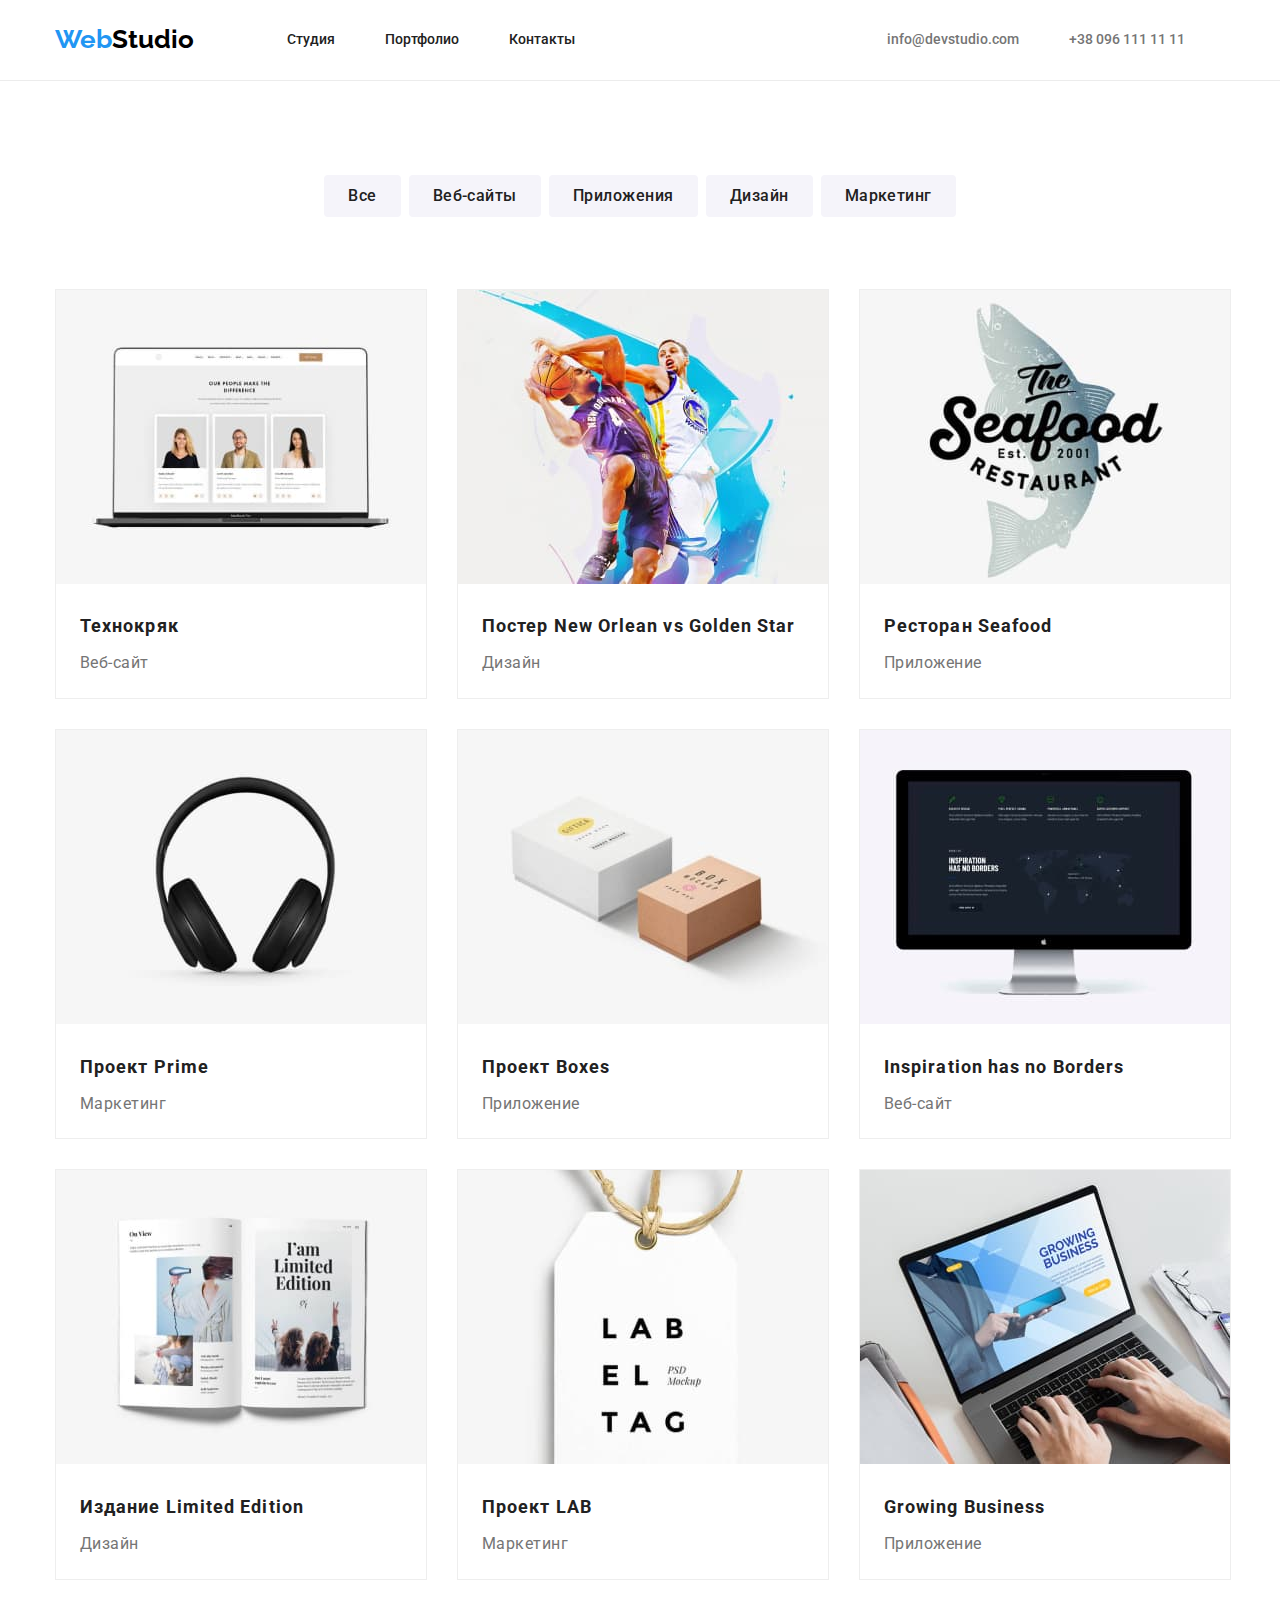
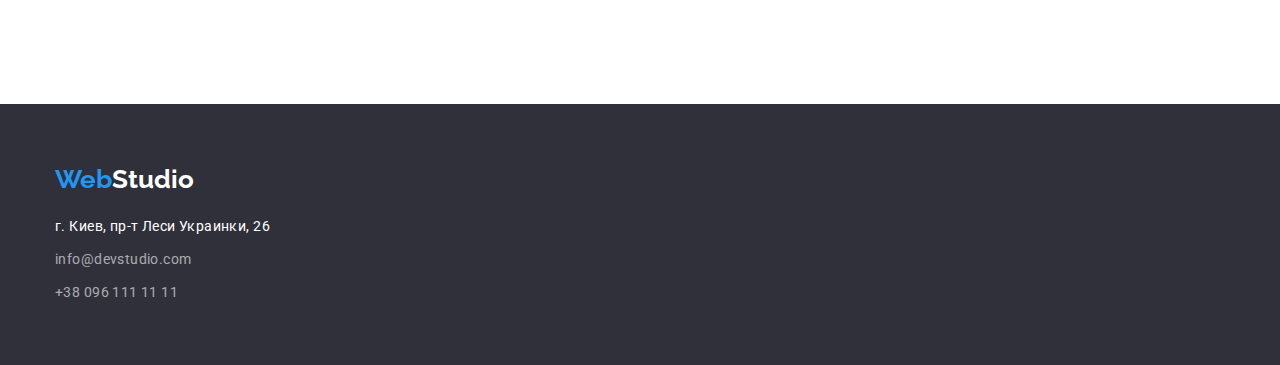
==== portfolio.html @ 2d9cb5df "Начало" ====
<!DOCTYPE html>
<html lang="ru">
  <head>
    <meta charset="UTF-8" />
    <meta http-equiv="X-UA-Compatible" content="IE=edge" />
    <meta name="viewport" content="width=device-width, initial-scale=1.0" />
    <title>Document</title>
    <link rel="preconnect" href="https://fonts.googleapis.com" />
    <link rel="preconnect" href="https://fonts.gstatic.com" crossorigin />
    <link
      href="https://fonts.googleapis.com/css2?family=Raleway:wght@700&family=Roboto:wght@400;500;700;900&display=swap"
      rel="stylesheet"
    />
    <link
      rel="stylesheet"
      href="https://cdnjs.cloudflare.com/ajax/libs/modern-normalize/1.1.0/modern-normalize.min.css"
    />
    <link rel="stylesheet" href="./css/styles.css" />
  </head>
  <body>
    <header class="header">
      <div class="container heading">
        <nav class="header-navigation">
          <a href="./index.html" class="logo" lang="en">
            <span class="half-logo">Web</span>Studio
          </a>
          <!---Лого сайта-->
          <ul class="list nav-head">
            <!---Меню в хедере-->
            <li>
              <a href="" class="link header-link"> Студия </a>
            </li>
            <li>
              <a href="./portfolio.html" class="link header-link">
                Портфолио
              </a>
            </li>
            <li>
              <a href="" class="link header-link"> Контакты </a>
            </li>
          </ul>
        </nav>
        <ul class="list post-and-phone">
          <!--Почта и телефон-->
          <li>
            <a href="mailto:info@devstudio.com" class="link header-link"
              >info@devstudio.com</a
            >
          </li>
          <li>
            <a href="tel:+380961111111" class="link header-link"
              >+38 096 111 11 11</a
            >
          </li>
        </ul>
      </div>
    </header>

    <main>
      <h1 class="visually-hidden">Портфолио</h1>
      <section class="port">
        <div class="container">
          <ul class="list content filter-button">
            <li>
              <button type="button" class="portfolio-button">Все</button>
            </li>
            <li>
              <button type="button" class="portfolio-button">Веб-сайты</button>
            </li>
            <li>
              <button type="button" class="portfolio-button">Приложения</button>
            </li>
            <li>
              <button type="button" class="portfolio-button">Дизайн</button>
            </li>
            <li>
              <button type="button" class="portfolio-button">Маркетинг</button>
            </li>
          </ul>

          <ul class="list content content-projects">
            <li class="projects">
              <img
                src="./Images/portfolio-1.jpg"
                alt="Технокряк"
                width="370"
                height="294"
              />
              <div class="info-project">
                <h2 class="company-name">Технокряк</h2>
                <p class="project-type">Веб-сайт</p>
              </div>
            </li>
            <li class="projects">
              <img
                src="./Images/portfolio-2.jpg"
                alt="Постер New Orlean vs Golden Star"
                width="370"
                height="294"
              />
              <div class="info-project">
                <h2 class="company-name">
                  Постер <span lang="en">New Orlean vs Golden Star</span>
                </h2>
                <p class="project-type">Дизайн</p>
              </div>
            </li>
            <li class="projects">
              <img
                src="./Images/portfolio-3.jpg"
                alt="Ресторан Seafood"
                width="370"
                height="294"
              />
              <div class="info-project">
                <h2 class="company-name">
                  Ресторан <span lang="en">Seafood</span>
                </h2>
                <p class="project-type">Приложение</p>
              </div>
            </li>
            <li class="projects">
              <img
                src="./Images/portfolio-4.jpg"
                alt="Проект Prime"
                width="370"
                height="294"
              />
              <div class="info-project">
                <h2 class="company-name">
                  Проект <span lang="en">Prime</span>
                </h2>
                <p class="project-type">Маркетинг</p>
              </div>
            </li>
            <li class="projects">
              <img
                src="./Images/portfolio-5.jpg"
                alt="Проект Boxes"
                width="370"
                height="294"
              />
              <div class="info-project">
                <h2 class="company-name">
                  Проект <span lang="en">Boxes</span>
                </h2>
                <p class="project-type">Приложение</p>
              </div>
            </li>
            <li class="projects">
              <img
                src="./Images/portfolio-6.jpg"
                alt="Inspiration has no Borders"
                width="370"
                height="294"
              />
              <div class="info-project">
                <h2 lang="en" class="company-name">
                  Inspiration has no Borders
                </h2>
                <p class="project-type">Веб-сайт</p>
              </div>
            </li>
            <li class="projects">
              <img
                src="./Images/portfolio-7.jpg"
                alt="Издание Limited Edition"
                width="370"
                height="294"
              />
              <div class="info-project">
                <h2 class="company-name">
                  Издание <span lang="en">Limited Edition</span>
                </h2>
                <p class="project-type">Дизайн</p>
              </div>
            </li>
            <li class="projects">
              <img
                src="./Images/portfolio-8.jpg"
                alt="Проект LAB"
                width="370"
                height="294"
              />
              <div class="info-project">
                <h2 class="company-name">Проект <span lang="en">LAB</span></h2>
                <p class="project-type">Маркетинг</p>
              </div>
            </li>
            <li class="projects">
              <img
                src="./Images/portfolio-9.jpg"
                alt="Growing Business"
                width="370"
                height="294"
              />
              <div class="info-project">
                <h2 lang="en" class="company-name">Growing Business</h2>
                <p class="project-type">Приложение</p>
              </div>
            </li>
          </ul>
        </div>
      </section>
    </main>

    <footer>
      <div class="container">
        <a href="./index.html" class="lower-logo" lang="en">
          <span class="left-half-logo-footer">Web</span
          ><span class="right-half-logo-footer">Studio</span>
        </a>
        <address class="address-ccs">
          <ul>
            <li class="list footer-adress">
              <a
                href="https://goo.gl/maps/MTrRzGX6fxmaniAc8"
                target="_blank"
                rel="noopener noreferrer"
                class="link"
                >г. Киев, пр-т Леси Украинки, 26</a
              >
            </li>
            <li class="list footer-post-and-phone">
              <a href="mailto:info@devstudio.com" class="link"
                >info@devstudio.com</a
              >
            </li>
            <li class="list footer-post-and-phone">
              <a href="tel:+380961111111" class="link">+38 096 111 11 11</a>
            </li>
          </ul>
        </address>
      </div>
    </footer>
  </body>
</html>
---- css/styles.css ----
/**VAR**/
:root {
  --main-text-color: #757575;
  --header-text-color: #212121;
  --background-color: #2f303a;
  --light-text-color: #ffffff;
  --second-color: #2196f3;
}
/***Общее**/
html {
  box-sizing: border-box;
}

body {
  font-family: Roboto, sans-serif;
  font-style: normal;
  /*background-color: #e5e5e5;*/
}

/**Небольшой RESET после нормализации*/
p,
h1,
h2,
h3,
h4,
h5,
h6 {
  margin-top: 0px;
  margin-bottom: 0px;
}
ul {
  margin-top: 0px;
  margin-bottom: 0px;
  padding-left: 0px;
}

.link {
  text-decoration: none;
}

.list {
  list-style: none;
}
/**Общий контейнер для элементов макета**/
.container {
  width: 1200px;
  padding-left: 15px;
  padding-right: 15px;
  margin: 0 auto;
}

.content {
  display: flex;
  flex-wrap: wrap;
}

/**header css**/

.header .conteiner {
  display: flex;
  align-items: center;
}

.heading {
  display: flex;
}
.header-link {
  display: block;
}
.logo {
  font-family: Raleway, sans-serif;
  font-weight: 700;
  font-size: 26px;
  line-height: 1.2;
  color: #000000;
  text-decoration: none;
  padding-top: 24px;
  padding-bottom: 24px;
  margin-right: 93px;
}
.half-logo {
  color: var(--second-color);
}

.header-navigation {
  display: flex;
  align-items: center;
}
.nav-head {
  font-weight: 500;
  font-size: 14px;
  line-height: 1.14;
  color: var(--header-text-color);
  padding-top: 32px;
  padding-bottom: 32px;

  display: flex;
}

.nav-head li:not(:last-child),
.post-and-phone li:not(:last-child) {
  margin-right: 50px;
}

.nav-head .link {
  color: var(--header-text-color);
}
.post-and-phone {
  font-weight: 500;
  font-size: 14px;
  line-height: 1.14;
  color: var(--main-text-color);

  display: flex;
  padding-top: 32px;
  padding-bottom: 32px;
  margin-left: auto;
  margin-right: 40px;
}
.post-and-phone .link {
  color: var(--main-text-color);
}

/***main css**/

/**Герой**/
.hero {
  background: var(--background-color);
  flex-grow: 1;
  text-align: center;
  padding-top: 200px;
  padding-bottom: 200px;
}
.hero-text {
  font-weight: 900;
  font-size: 44px;
  line-height: 1.36;
  text-transform: uppercase;
  color: var(--light-text-color);
}
.hero-button {
  font-family: Roboto, sans-serif;
  font-style: normal;
  font-weight: 700;
  font-size: 16px;
  line-height: 1.9;
  align-items: center;
  text-align: center;
  letter-spacing: 0.06em;
  color: var(--light-text-color);
  background-color: var(--second-color);
  cursor: pointer;
  border-radius: 4px;
  padding: 10px 32px;
  display: inline-block;
  min-width: 200px;
  margin-top: 30px;
}
/************Секция "О нас"*******************/
.about-section {
  padding-top: 94px;
  padding-bottom: 94px;
  display: flex;
}
.about {
  display: flex;
}

.about-us {
  font-weight: 700;
  font-size: 14px;
  line-height: 1.14;
  letter-spacing: 0.03em;
  text-transform: uppercase;
  color: var(--header-text-color);
  margin-bottom: 10px;
}

.about-us-text {
  font-weight: 400;
  font-size: 14px;
  line-height: 1.71;
  letter-spacing: 0.03em;
  color: var(--main-text-color);
  width: 270px;
}

.about-topic:not(:last-child) {
  margin-right: 30px;
}
/***********************Чем мы занимаемся**************************************/
.our-work {
  padding-bottom: 94px;
}
.caption {
  font-weight: 700;
  font-size: 36px;
  line-height: 1.17;
  text-align: center;
  letter-spacing: 0.03em;
  color: var(--header-text-color);
  margin-bottom: 50px;
}

.action-jpeg:not(:last-child) {
  margin-right: 30px;
}
/****************Наша команда*****************/
.team {
  font-weight: 500;
  font-size: 16px;
  line-height: 1.19;
  letter-spacing: 0.03em;
  text-align: center;

  color: var(--header-text-color);
  padding-bottom: 10px;
}
.team-info {
  padding-top: 30px;
  padding-bottom: 30px;
}
.team-role {
  font-weight: 400;
  font-size: 16px;
  line-height: 1.19;
  letter-spacing: 0.03em;
  text-align: center;
  color: var(--main-text-color);
}
.team-list:not(:last-child) {
  margin-right: 30px;
}
.team-introduction {
  padding-bottom: 94px;
  padding-top: 94px;
}

/***footer css**/
footer {
  background: var(--background-color);
  padding-top: 60px;
  padding-bottom: 60px;
}

.lower-logo {
  font-family: Raleway, sans-serif;
  font-weight: 700;
  font-size: 26px;
  line-height: 1.2;
  color: #000000;
  text-decoration: none;
}

.left-half-logo-footer {
  color: var(--second-color);
}
.right-half-logo-footer {
  color: var(--light-text-color);
}
.footer-post-and-phone:not(:last-child) {
  margin-bottom: 9px;
}
.footer-adress {
  margin-bottom: 9px;
}
.footer-post-and-phone .link {
  font-style: normal;
  font-size: 14px;
  line-height: 1.71;
  letter-spacing: 0.03em;
  color: rgba(255, 255, 255, 0.6);
}
.address-ccs {
  margin-top: 20px;
}

.footer-adress .link {
  font-style: normal;
  font-size: 14px;
  line-height: 1.71;
  letter-spacing: 0.03em;
  color: var(--light-text-color);
}

/***Портфолио**/

.visually-hidden {
  position: absolute;
  clip: rect(0 0 0 0);
  width: 1px;
  height: 1px;
  margin: -1px;
}
.content-projects {
  padding-top: 22px;
}
.port {
  border-top: 1px solid #ececec;
  padding-top: 94px;
  padding-bottom: 94px;
}
.projects {
  /*flex-basis: calc(100% / 3-30px);*/
  /*flex-basis: calc((100%-90px) / 3);*/
  margin-right: 30px;
  margin-bottom: 30px;

  border: 1px solid #eeeeee;
}

.projects:nth-child(3n) {
  margin-right: -30px;
}
.projects:nth-last-child(-n + 3) {
  padding-bottom: 0;
}

.portfolio-button {
  font-family: Roboto, sans-serif;
  font-weight: 500;
  font-size: 16px;
  line-height: 1.62;
  text-align: center;
  letter-spacing: 0.03em;
  border-radius: 4px;
  background-color: #f5f4fa;
  color: var(--header-text-color);
  cursor: pointer;
  border-color: transparent;
  padding: 6px 22px;
}
.filter-button {
  justify-content: center;
  margin-bottom: 50px;
}
.filter-button li:not(:last-child) {
  margin-right: 8px;
}

.info-project {
  padding: 20px 24px;
}
.company-name {
  font-weight: 700;
  font-size: 18px;
  line-height: 2;
  letter-spacing: 0.06em;
  color: var(--header-text-color);
  margin-bottom: 4px;
}

.project-type {
  font-weight: 400;
  font-size: 16px;
  line-height: 1.87;
  letter-spacing: 0.03em;
  color: var(--main-text-color);
}

.link:hover,
.link:focus {
  color: var(--second-color);
}
.portfolio-button:hover,
.portfolio-button:focus {
  color: var(--light-text-color);
  background-color: var(--second-color);
}
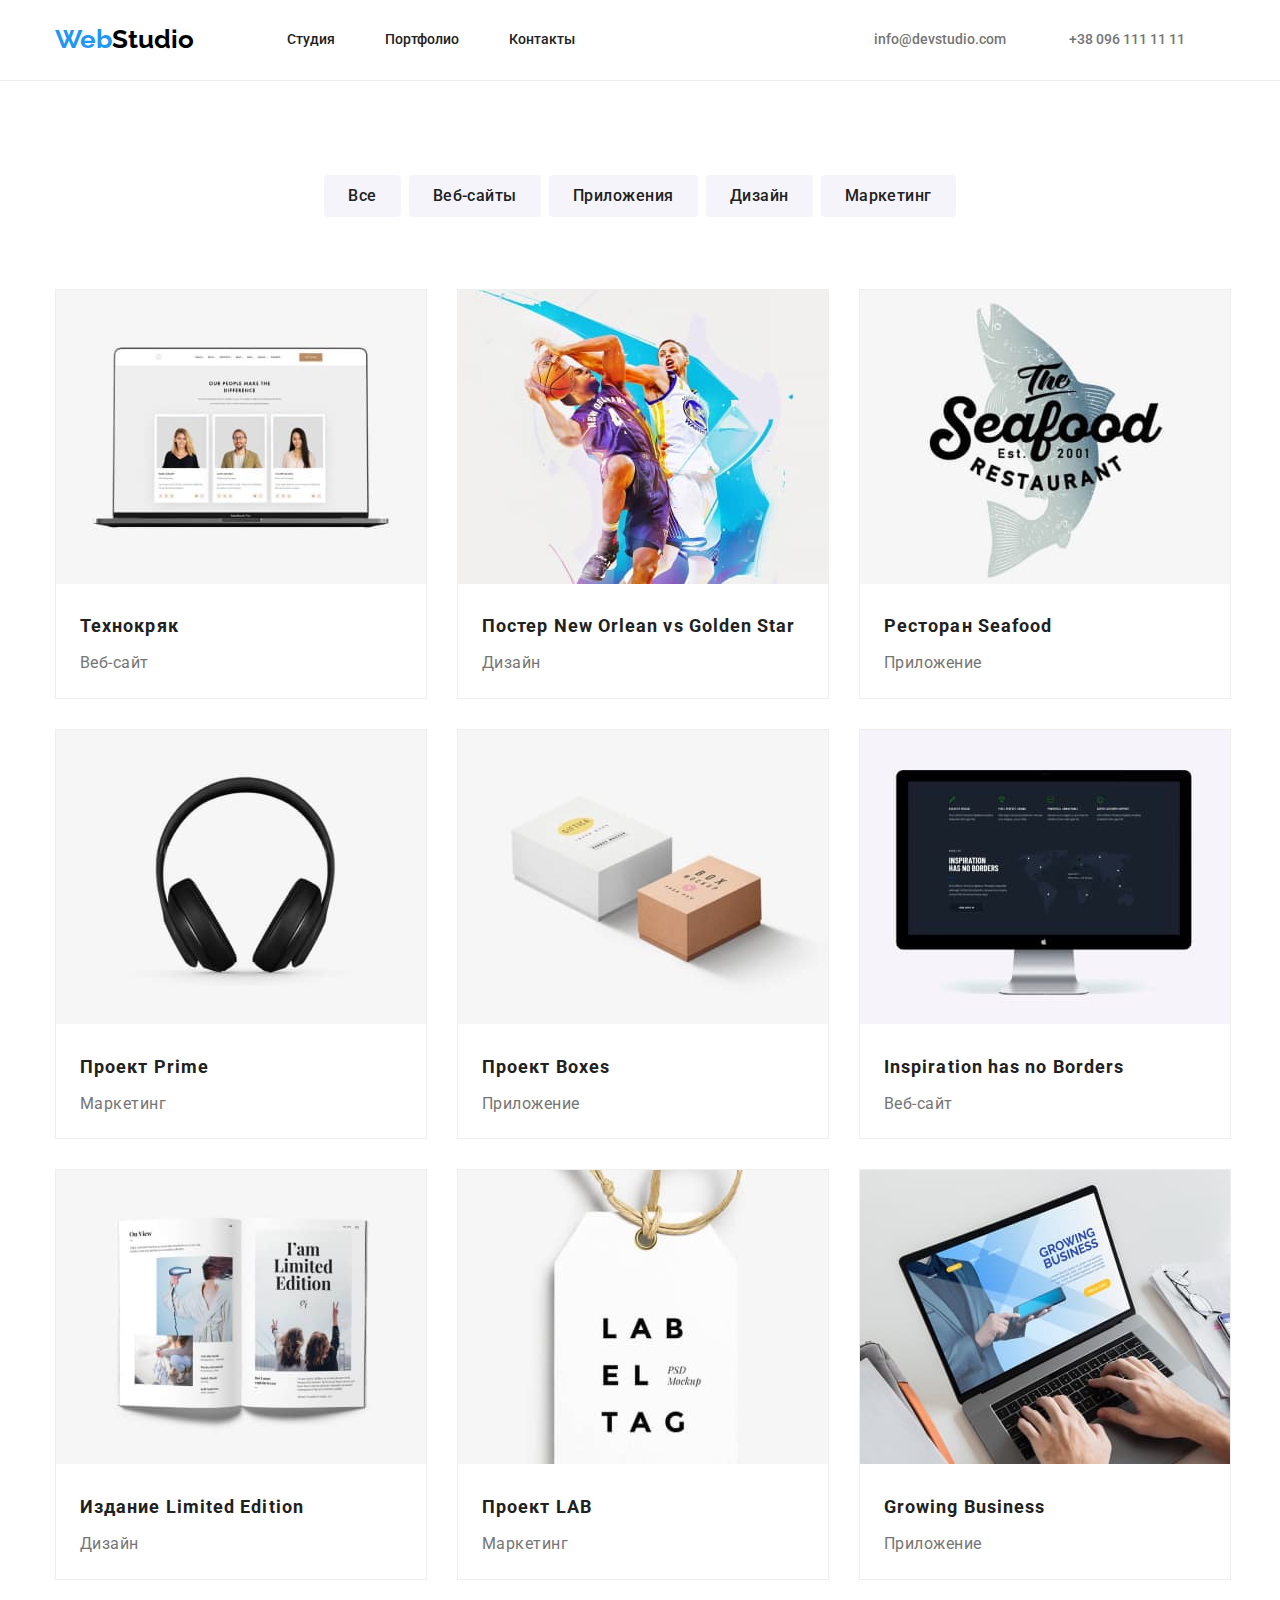
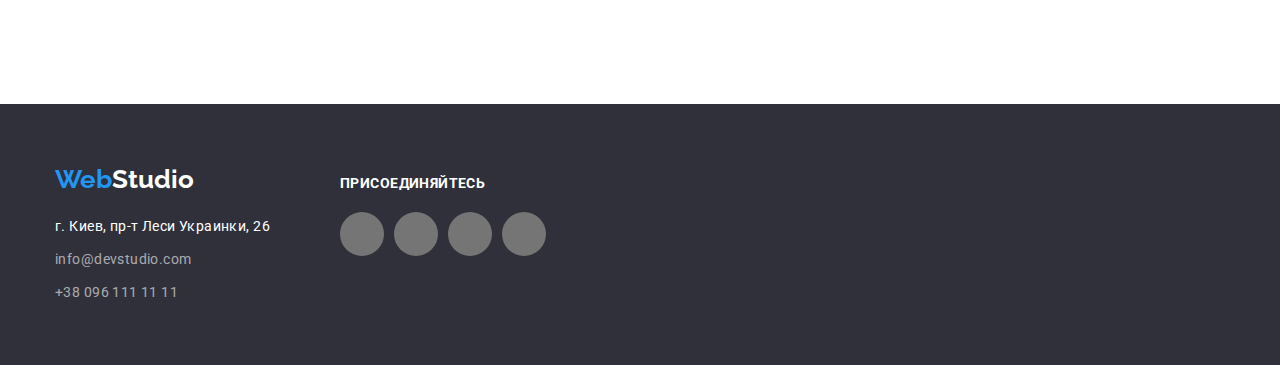
==== commit 423423f9: "Версия 1.1" ====
--- a/portfolio.html
+++ b/portfolio.html
@@ -21,12 +21,13 @@
     <header class="header">
       <div class="container heading">
         <nav class="header-navigation">
+          <!---Лого сайта-->
           <a href="./index.html" class="logo" lang="en">
             <span class="half-logo">Web</span>Studio
           </a>
-          <!---Лого сайта-->
+
           <ul class="list nav-head">
-            <!---Меню в хедере-->
+            <!-----------------Меню в хедере---------------->
             <li>
               <a href="" class="link header-link"> Студия </a>
             </li>
@@ -41,15 +42,25 @@
           </ul>
         </nav>
         <ul class="list post-and-phone">
-          <!--Почта и телефон-->
+          <!---------------Почта и телефон---------------->
           <li>
             <a href="mailto:info@devstudio.com" class="link header-link"
-              >info@devstudio.com</a
-            >
+              ><svg class="for-mailto" width="16" height="10">
+                <use
+                  href="./images/symbol-defs-colorless.svg#icon-envelope"
+                ></use>
+              </svg>
+              info@devstudio.com
+            </a>
           </li>
           <li>
-            <a href="tel:+380961111111" class="link header-link"
-              >+38 096 111 11 11</a
+            <a href="tel:+380961111111" class="link header-link">
+              <svg class="for-tel" width="10" height="12">
+                <use
+                  href="./images/symbol-defs-colorless.svg#icon-smartphone"
+                ></use>
+              </svg>
+              +38 096 111 11 11</a
             >
           </li>
         </ul>
@@ -205,32 +216,79 @@
     </main>
 
     <footer>
-      <div class="container">
-        <a href="./index.html" class="lower-logo" lang="en">
-          <span class="left-half-logo-footer">Web</span
-          ><span class="right-half-logo-footer">Studio</span>
-        </a>
-        <address class="address-ccs">
-          <ul>
-            <li class="list footer-adress">
-              <a
-                href="https://goo.gl/maps/MTrRzGX6fxmaniAc8"
-                target="_blank"
-                rel="noopener noreferrer"
-                class="link"
-                >г. Киев, пр-т Леси Украинки, 26</a
-              >
-            </li>
-            <li class="list footer-post-and-phone">
-              <a href="mailto:info@devstudio.com" class="link"
-                >info@devstudio.com</a
-              >
-            </li>
-            <li class="list footer-post-and-phone">
-              <a href="tel:+380961111111" class="link">+38 096 111 11 11</a>
-            </li>
-          </ul>
-        </address>
+      <div class="container foot-and-injoy">
+        <div>
+          <a href="./index.html" class="lower-logo" lang="en">
+            <span class="left-half-logo-footer">Web</span
+            ><span class="right-half-logo-footer">Studio</span>
+          </a>
+          <address class="address-ccs">
+            <ul>
+              <li class="list footer-adress">
+                <a
+                  href="https://goo.gl/maps/MTrRzGX6fxmaniAc8"
+                  target="_blank"
+                  rel="noopener noreferrer"
+                  class="link"
+                  >г. Киев, пр-т Леси Украинки, 26</a
+                >
+              </li>
+              <li class="list footer-post-and-phone">
+                <a href="mailto:info@devstudio.com" class="link"
+                  >info@devstudio.com</a
+                >
+              </li>
+              <li class="list footer-post-and-phone">
+                <a href="tel:+380961111111" class="link">+38 096 111 11 11</a>
+              </li>
+            </ul>
+          </address>
+        </div>
+        <div class="injoy">
+          <h3 class="injoy-text">присоединяйтесь</h3>
+          <ul class="list injoy-list">
+            <li class="injoy-list-item">
+              <a href="" class="social-link instagram"
+                ><span class="visually-hidden">Instagram</span>
+                <svg class="icon" width="20" height="20">
+                  <use
+                    href="./images/symbol-defs-colorless.svg#icon-instagram"
+                  ></use>
+                </svg>
+              </a>
+            </li>
+            <li class="injoy-list-item">
+              <a href="" class="social-link twitter"
+                ><span class="visually-hidden">Twitter</span>
+                <svg class="icon" width="20" height="20">
+                  <use
+                    href="./images/symbol-defs-colorless.svg#icon-twitter"
+                  ></use>
+                </svg>
+              </a>
+            </li>
+            <li class="injoy-list-item">
+              <a href="" class="social-link facebook"
+                ><span class="visually-hidden">facebook</span>
+                <svg class="icon" width="20" height="20">
+                  <use
+                    href="./images/symbol-defs-colorless.svg#icon-facebook"
+                  ></use>
+                </svg>
+              </a>
+            </li>
+            <li class="injoy-list-item">
+              <a href="" class="social-link linkedin"
+                ><span class="visually-hidden">linkedin</span>
+                <svg class="icon" width="20" height="20">
+                  <use
+                    href="./images/symbol-defs-colorless.svg#icon-linkedin"
+                  ></use>
+                </svg>
+              </a>
+            </li>
+          </ul>
+        </div>
       </div>
     </footer>
   </body>
--- a/css/styles.css
+++ b/css/styles.css
@@ -96,6 +96,16 @@
 
   display: flex;
 }
+.for-mailto,
+.for-tel {
+  fill: currentColor;
+  align-items: center;
+  display: inline-flex;
+}
+.for-mailto:hover,
+.for-tel:hover {
+  fill: currentColor;
+}
 
 .nav-head li:not(:last-child),
 .post-and-phone li:not(:last-child) {
@@ -130,6 +140,16 @@
   text-align: center;
   padding-top: 200px;
   padding-bottom: 200px;
+
+  background-image: linear-gradient(
+      to right,
+      rgba(47, 48, 58, 0.4),
+      rgba(47, 48, 58, 0.4)
+    ),
+    url(../Images/hero.jpg);
+  background-repeat: no-repeat;
+  background-position: center;
+  background-size: cover;
 }
 .hero-text {
   font-weight: 900;
@@ -188,6 +208,30 @@
 .about-topic:not(:last-child) {
   margin-right: 30px;
 }
+.about-topic::before {
+  content: "";
+  display: block;
+  height: 120px;
+  background-color: #f5f4fa;
+  background-size: contain;
+  background-repeat: no-repeat;
+  align-items: center;
+  margin-bottom: 30px;
+}
+
+.antenna::before {
+  background-image: url(../Images/antenna-svg.svg);
+}
+
+.clock::before {
+  background-image: url(../Images/clock-svg.svg);
+}
+.diagram::before {
+  background-image: url(../Images/diagram-svg.svg);
+}
+.kosmonaut::before {
+  background-image: url(../Images/kosmonaut-svg.svg);
+}
 /***********************Чем мы занимаемся**************************************/
 .our-work {
   padding-bottom: 94px;
@@ -236,6 +280,22 @@
   padding-top: 94px;
 }
 
+.clients {
+  padding-bottom: 50px;
+}
+.our-clients {
+  font-weight: 900;
+  font-size: 36px;
+  line-height: 1.17;
+  text-align: center;
+  letter-spacing: 0.03em;
+}
+
+.clients-list {
+  display: flex;
+  justify-content: center;
+}
+
 /***footer css**/
 footer {
   background: var(--background-color);
@@ -281,6 +341,61 @@
   line-height: 1.71;
   letter-spacing: 0.03em;
   color: var(--light-text-color);
+}
+.injoy {
+  margin-left: 70px;
+  margin-top: 12px;
+}
+.injoy-text {
+  font-weight: bold;
+  font-size: 14px;
+  line-height: 1.14;
+  letter-spacing: 0.03em;
+  text-transform: uppercase;
+
+  color: var(--light-text-color);
+  margin-bottom: 20px;
+}
+.injoy-list {
+  display: flex;
+  justify-content: center;
+}
+.social-link {
+  height: 44px;
+  width: 44px;
+  display: flex;
+  align-items: center;
+  justify-content: center;
+  border-radius: 50%;
+  background-color: var(--main-text-color);
+  fill: var(--light-text-color);
+}
+.injoy-list-item {
+  content: "";
+  display: inline-block;
+
+  background-size: 22px;
+  background-position: center;
+  fill: var(--light-text-color);
+}
+.injoy-list-item:not(:last-child) {
+  margin-right: 10px;
+}
+.social-link:hover,
+.social-link:focus {
+  background-color: var(--second-color);
+}
+.instagram {
+  content: "";
+  background-image: url(../Images/symbol-defs-colorless.svg#icon-instagram);
+  height: 44px;
+  width: 44px;
+  background-position: center;
+  background-size: contain;
+  background-repeat: no-repeat;
+}
+.foot-and-injoy {
+  display: flex;
 }
 
 /***Портфолио**/
@@ -361,6 +476,7 @@
 .link:hover,
 .link:focus {
   color: var(--second-color);
+  fill: var(--second-color);
 }
 .portfolio-button:hover,
 .portfolio-button:focus {
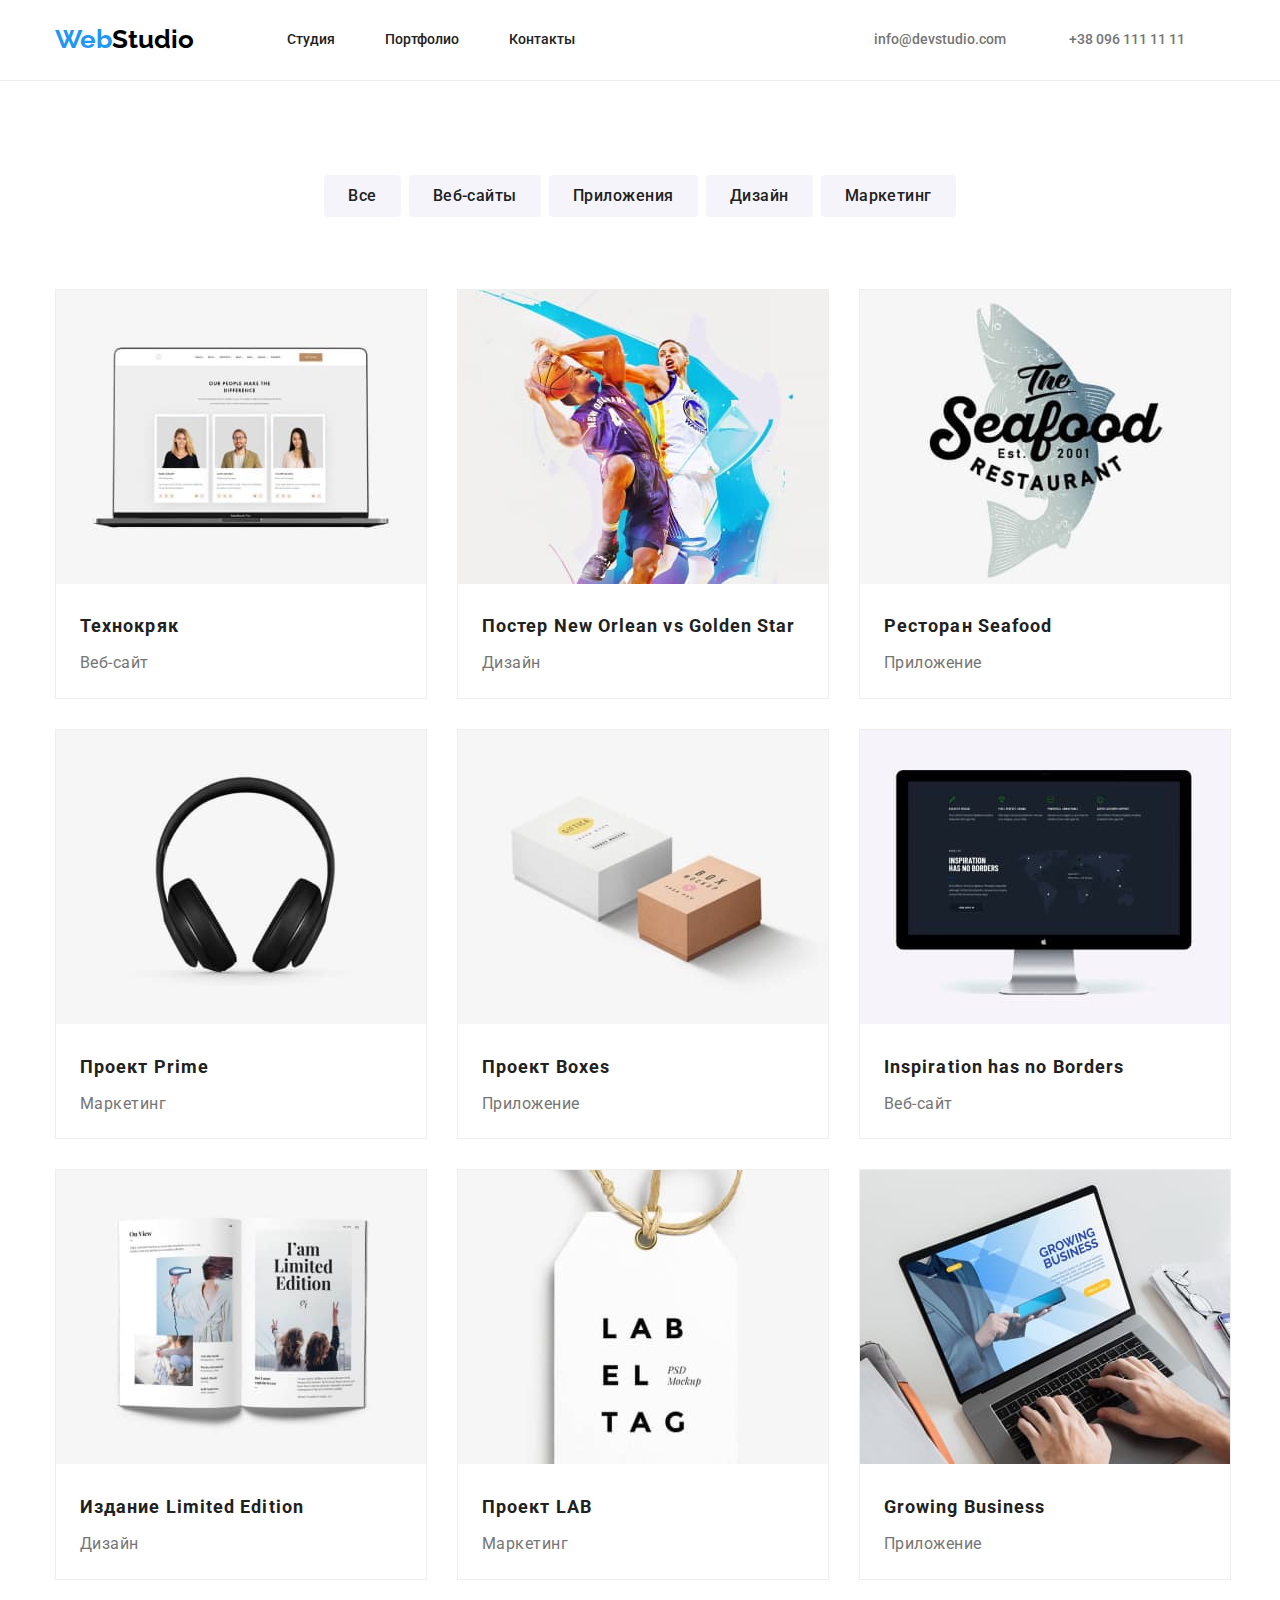
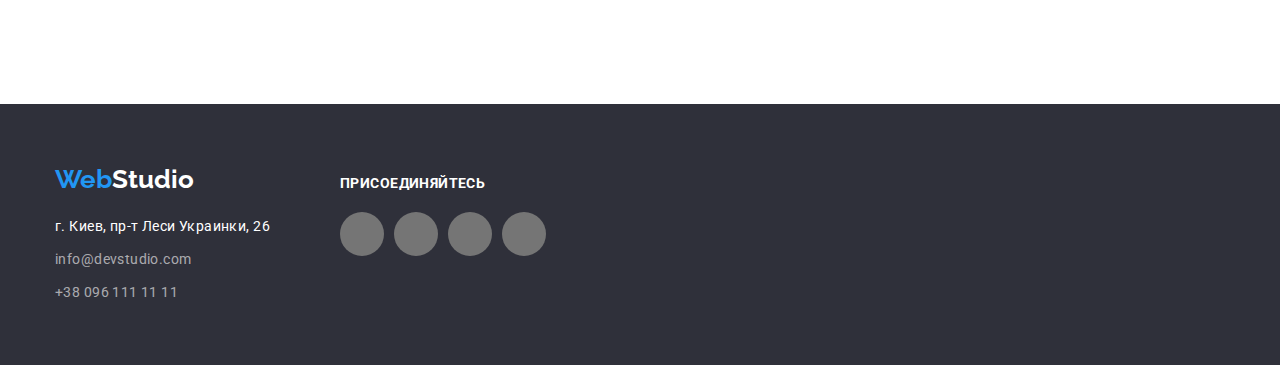
==== commit 01a0a2bb: "Версия 1.2" ====
--- a/portfolio.html
+++ b/portfolio.html
@@ -46,9 +46,7 @@
           <li>
             <a href="mailto:info@devstudio.com" class="link header-link"
               ><svg class="for-mailto" width="16" height="10">
-                <use
-                  href="./images/symbol-defs-colorless.svg#icon-envelope"
-                ></use>
+                <use href="./images/icons.svg#icon-envelope"></use>
               </svg>
               info@devstudio.com
             </a>
@@ -56,9 +54,7 @@
           <li>
             <a href="tel:+380961111111" class="link header-link">
               <svg class="for-tel" width="10" height="12">
-                <use
-                  href="./images/symbol-defs-colorless.svg#icon-smartphone"
-                ></use>
+                <use href="./images/icons.svg#icon-smartphone"></use>
               </svg>
               +38 096 111 11 11</a
             >
@@ -251,9 +247,7 @@
               <a href="" class="social-link instagram"
                 ><span class="visually-hidden">Instagram</span>
                 <svg class="icon" width="20" height="20">
-                  <use
-                    href="./images/symbol-defs-colorless.svg#icon-instagram"
-                  ></use>
+                  <use href="./images/icons.svg#icon-instagram"></use>
                 </svg>
               </a>
             </li>
@@ -261,9 +255,7 @@
               <a href="" class="social-link twitter"
                 ><span class="visually-hidden">Twitter</span>
                 <svg class="icon" width="20" height="20">
-                  <use
-                    href="./images/symbol-defs-colorless.svg#icon-twitter"
-                  ></use>
+                  <use href="./images/icons.svg#icon-twitter"></use>
                 </svg>
               </a>
             </li>
@@ -271,9 +263,7 @@
               <a href="" class="social-link facebook"
                 ><span class="visually-hidden">facebook</span>
                 <svg class="icon" width="20" height="20">
-                  <use
-                    href="./images/symbol-defs-colorless.svg#icon-facebook"
-                  ></use>
+                  <use href="./images/icons.svg#icon-facebook"></use>
                 </svg>
               </a>
             </li>
@@ -281,9 +271,7 @@
               <a href="" class="social-link linkedin"
                 ><span class="visually-hidden">linkedin</span>
                 <svg class="icon" width="20" height="20">
-                  <use
-                    href="./images/symbol-defs-colorless.svg#icon-linkedin"
-                  ></use>
+                  <use href="./images/icons.svg#icon-linkedin"></use>
                 </svg>
               </a>
             </li>
--- a/css/styles.css
+++ b/css/styles.css
@@ -5,6 +5,7 @@
   --background-color: #2f303a;
   --light-text-color: #ffffff;
   --second-color: #2196f3;
+  --company-color: #afb1b8;
 }
 /***Общее**/
 html {
@@ -262,7 +263,7 @@
 }
 .team-info {
   padding-top: 30px;
-  padding-bottom: 30px;
+  padding-bottom: 16px;
 }
 .team-role {
   font-weight: 400;
@@ -272,12 +273,36 @@
   text-align: center;
   color: var(--main-text-color);
 }
+.team-list {
+  box-shadow: 1px 1px 5px var(--company-color);
+  border-radius: 4px;
+}
+
 .team-list:not(:last-child) {
   margin-right: 30px;
 }
 .team-introduction {
   padding-bottom: 94px;
   padding-top: 94px;
+}
+.social-list {
+  display: flex;
+  justify-content: center;
+}
+.team-link {
+  height: 44px;
+  width: 44px;
+  display: flex;
+  align-items: center;
+  justify-content: center;
+  fill: var(--main-text-color);
+}
+
+.team-link:hover,
+.team-link:focus {
+  border-radius: 50%;
+  background-color: var(--second-color);
+  fill: var(--light-text-color);
 }
 
 .clients {
@@ -289,11 +314,29 @@
   line-height: 1.17;
   text-align: center;
   letter-spacing: 0.03em;
+  margin-bottom: 50px;
 }
 
 .clients-list {
   display: flex;
   justify-content: center;
+}
+.company {
+  content: "";
+  height: 92px;
+  width: 170px;
+  display: flex;
+  align-items: center;
+  justify-content: center;
+  border-radius: 4px;
+  background-color: #f5f4fa;
+  fill: var(--company-color);
+  border: 1px solid var(--company-color);
+}
+.company:hover,
+.company:focus {
+  fill: var(--second-color);
+  border: 1px solid var(--second-color);
 }
 
 /***footer css**/
@@ -385,15 +428,15 @@
 .social-link:focus {
   background-color: var(--second-color);
 }
-.instagram {
+/**.instagram {
   content: "";
-  background-image: url(../Images/symbol-defs-colorless.svg#icon-instagram);
+  background-image: url(../Images/icons.svg#icon-instagram);
   height: 44px;
   width: 44px;
   background-position: center;
   background-size: contain;
   background-repeat: no-repeat;
-}
+}*/
 .foot-and-injoy {
   display: flex;
 }
@@ -410,6 +453,11 @@
 .content-projects {
   padding-top: 22px;
 }
+.projects:hover,
+.projects:focus {
+  box-shadow: 1px 1px 5px var(--company-color);
+  border-radius: 4px;
+}
 .port {
   border-top: 1px solid #ececec;
   padding-top: 94px;
@@ -482,4 +530,6 @@
 .portfolio-button:focus {
   color: var(--light-text-color);
   background-color: var(--second-color);
-}
+  box-shadow: 1px 1px 5px var(--company-color);
+  border-radius: 4px;
+}
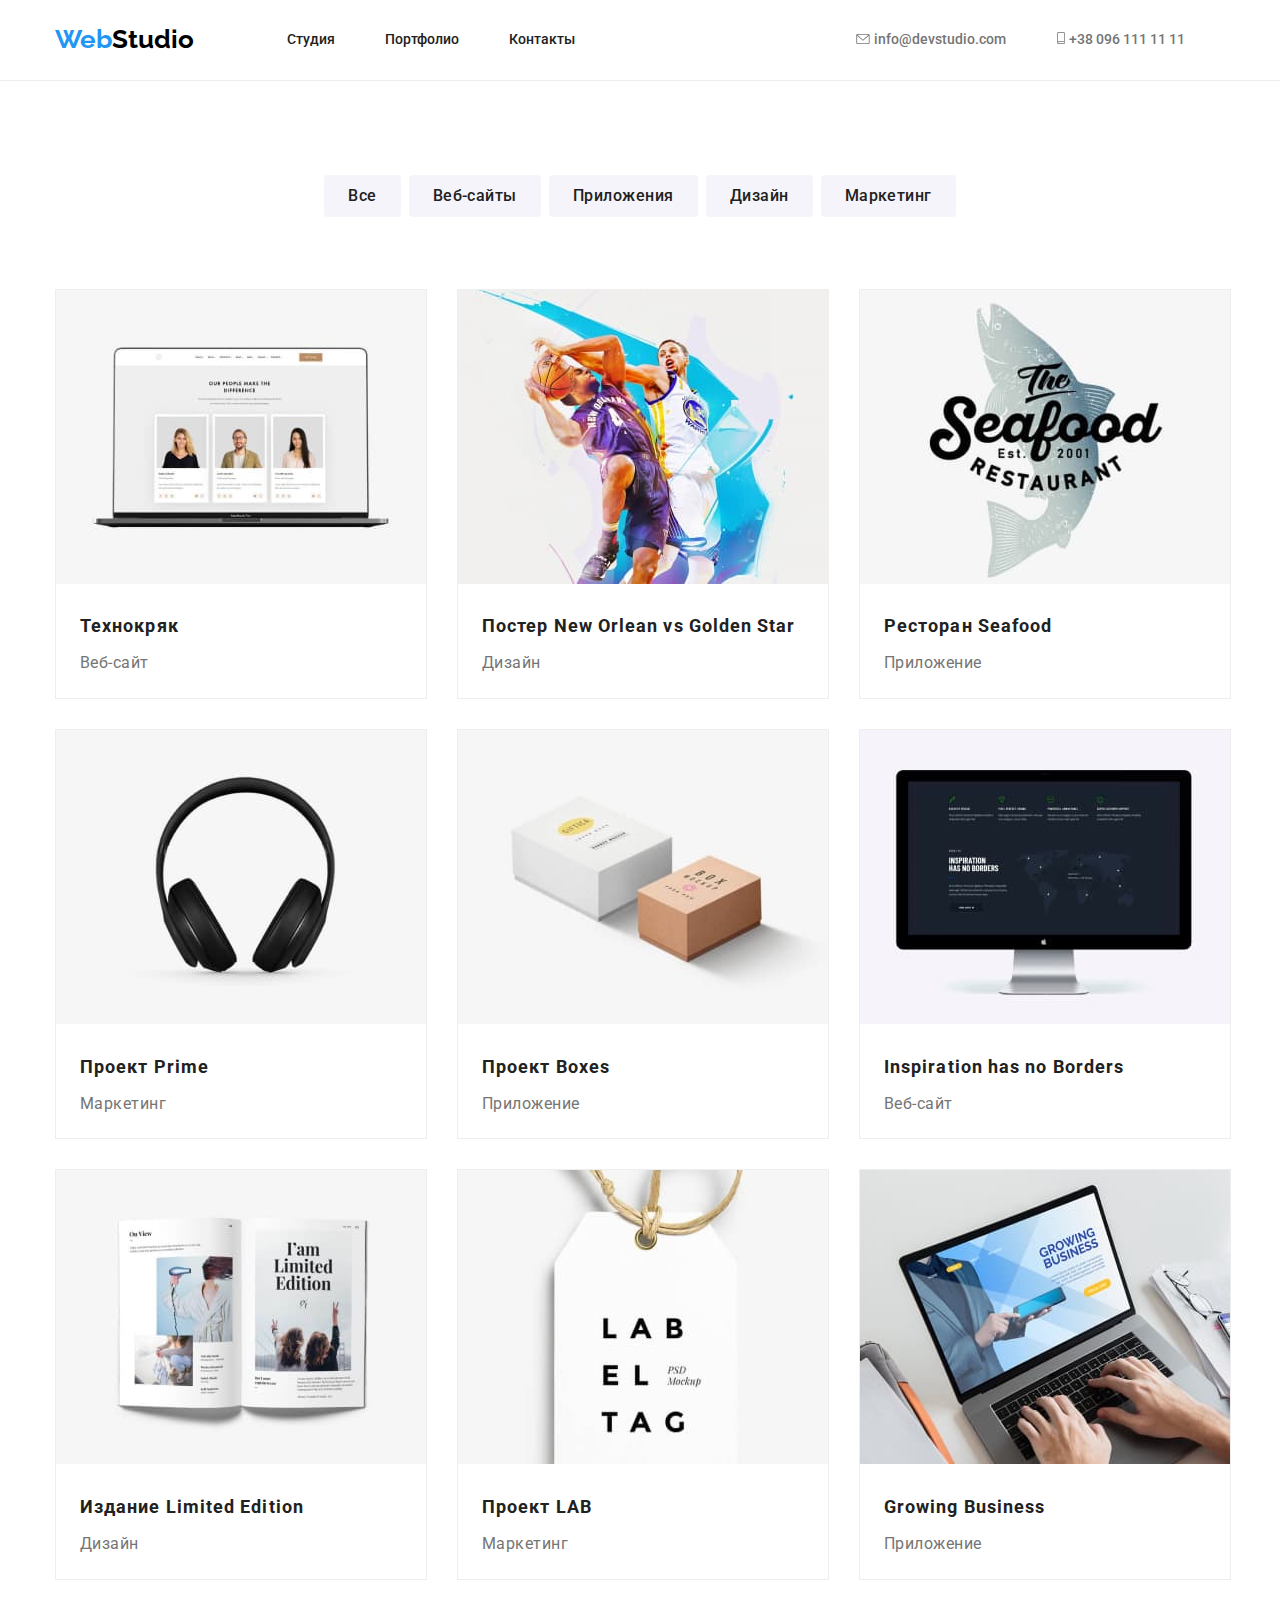
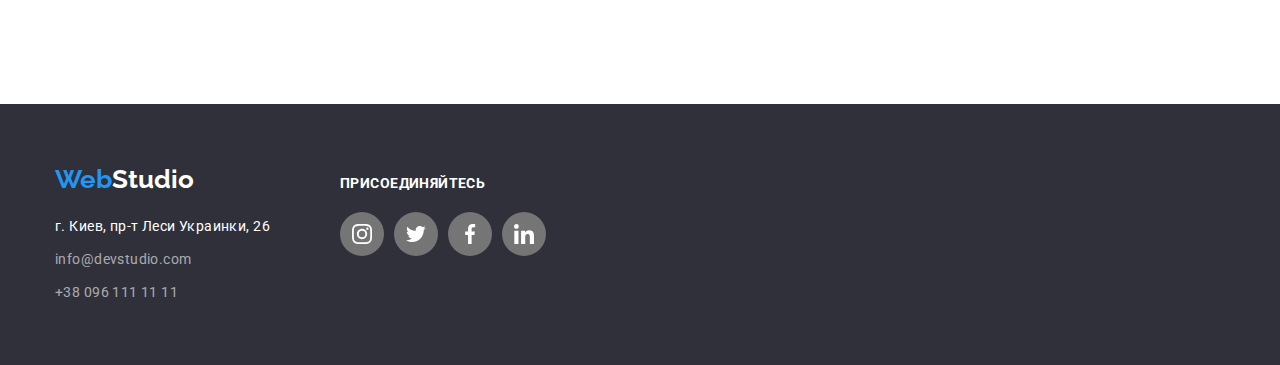
==== commit 0e4aaa31: "Версия 1.3" ====
--- a/portfolio.html
+++ b/portfolio.html
@@ -88,7 +88,7 @@
           <ul class="list content content-projects">
             <li class="projects">
               <img
-                src="./Images/portfolio-1.jpg"
+                src="./images/portfolio-1.jpg"
                 alt="Технокряк"
                 width="370"
                 height="294"
@@ -100,7 +100,7 @@
             </li>
             <li class="projects">
               <img
-                src="./Images/portfolio-2.jpg"
+                src="./images/portfolio-2.jpg"
                 alt="Постер New Orlean vs Golden Star"
                 width="370"
                 height="294"
@@ -114,7 +114,7 @@
             </li>
             <li class="projects">
               <img
-                src="./Images/portfolio-3.jpg"
+                src="./images/portfolio-3.jpg"
                 alt="Ресторан Seafood"
                 width="370"
                 height="294"
@@ -128,7 +128,7 @@
             </li>
             <li class="projects">
               <img
-                src="./Images/portfolio-4.jpg"
+                src="./images/portfolio-4.jpg"
                 alt="Проект Prime"
                 width="370"
                 height="294"
@@ -142,7 +142,7 @@
             </li>
             <li class="projects">
               <img
-                src="./Images/portfolio-5.jpg"
+                src="./images/portfolio-5.jpg"
                 alt="Проект Boxes"
                 width="370"
                 height="294"
@@ -156,7 +156,7 @@
             </li>
             <li class="projects">
               <img
-                src="./Images/portfolio-6.jpg"
+                src="./images/portfolio-6.jpg"
                 alt="Inspiration has no Borders"
                 width="370"
                 height="294"
@@ -170,7 +170,7 @@
             </li>
             <li class="projects">
               <img
-                src="./Images/portfolio-7.jpg"
+                src="./images/portfolio-7.jpg"
                 alt="Издание Limited Edition"
                 width="370"
                 height="294"
@@ -184,7 +184,7 @@
             </li>
             <li class="projects">
               <img
-                src="./Images/portfolio-8.jpg"
+                src="./images/portfolio-8.jpg"
                 alt="Проект LAB"
                 width="370"
                 height="294"
@@ -196,7 +196,7 @@
             </li>
             <li class="projects">
               <img
-                src="./Images/portfolio-9.jpg"
+                src="./images/portfolio-9.jpg"
                 alt="Growing Business"
                 width="370"
                 height="294"
--- a/css/styles.css
+++ b/css/styles.css
@@ -147,7 +147,7 @@
       rgba(47, 48, 58, 0.4),
       rgba(47, 48, 58, 0.4)
     ),
-    url(../Images/hero.jpg);
+    url(../images/hero.jpg);
   background-repeat: no-repeat;
   background-position: center;
   background-size: cover;
@@ -288,6 +288,7 @@
 .social-list {
   display: flex;
   justify-content: center;
+  padding-bottom: 30px;
 }
 .team-link {
   height: 44px;
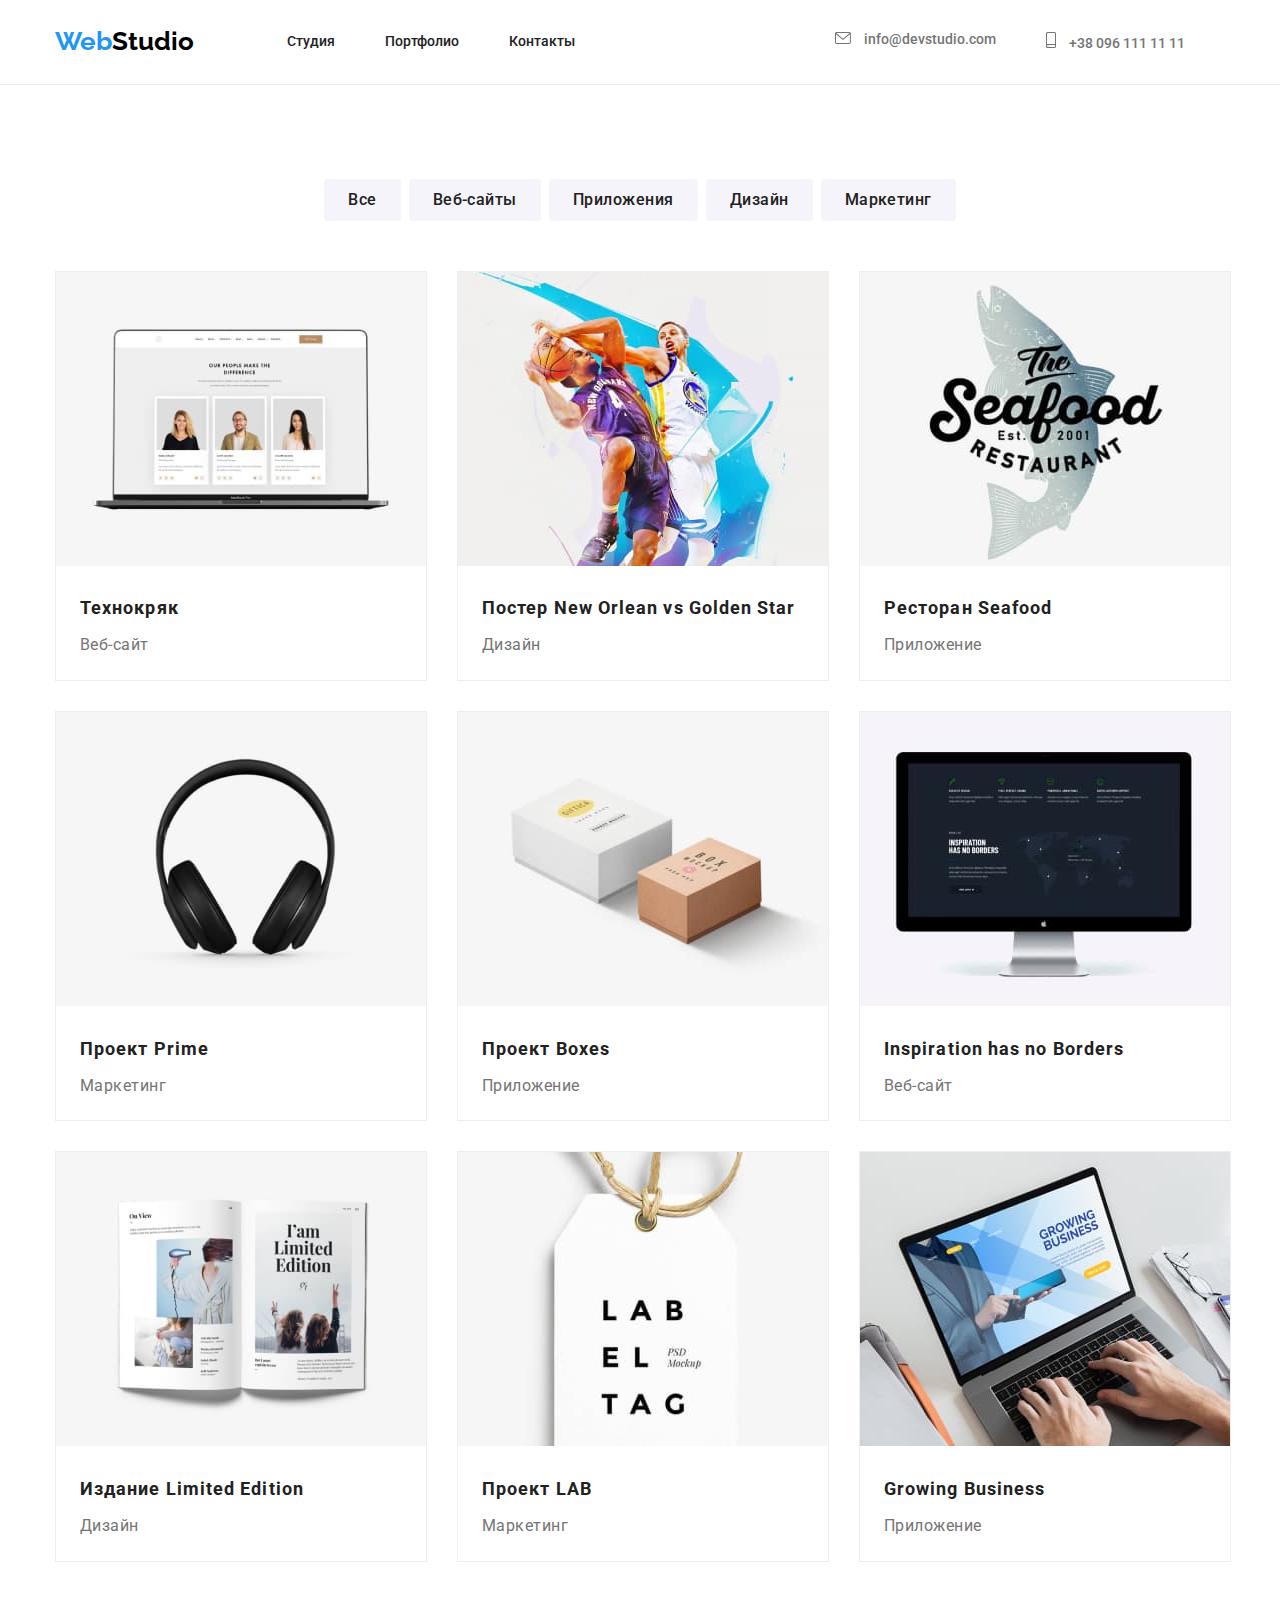
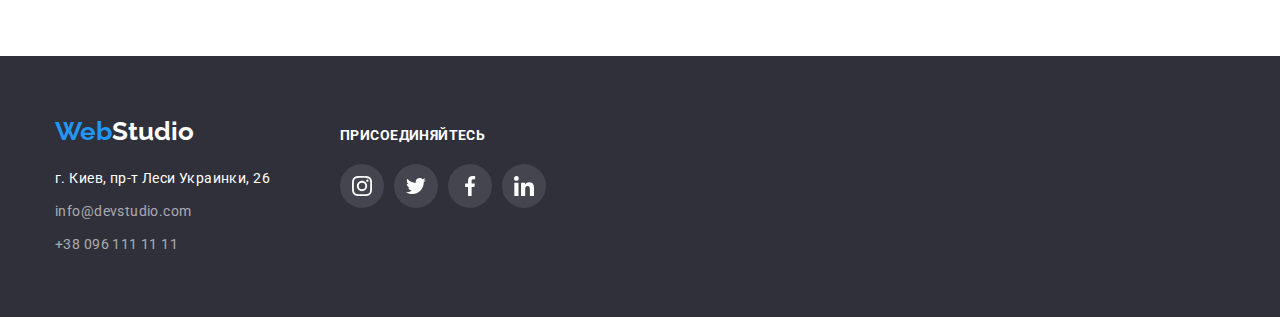
==== commit dc0a288b: "Версия 1.4" ====
--- a/portfolio.html
+++ b/portfolio.html
@@ -45,7 +45,7 @@
           <!---------------Почта и телефон---------------->
           <li>
             <a href="mailto:info@devstudio.com" class="link header-link"
-              ><svg class="for-mailto" width="16" height="10">
+              ><svg class="for-mailto" width="16" height="12">
                 <use href="./images/icons.svg#icon-envelope"></use>
               </svg>
               info@devstudio.com
@@ -53,7 +53,7 @@
           </li>
           <li>
             <a href="tel:+380961111111" class="link header-link">
-              <svg class="for-tel" width="10" height="12">
+              <svg class="for-tel" width="10" height="16">
                 <use href="./images/icons.svg#icon-smartphone"></use>
               </svg>
               +38 096 111 11 11</a
--- a/css/styles.css
+++ b/css/styles.css
@@ -6,6 +6,7 @@
   --light-text-color: #ffffff;
   --second-color: #2196f3;
   --company-color: #afb1b8;
+
 }
 /***Общее**/
 html {
@@ -102,6 +103,7 @@
   fill: currentColor;
   align-items: center;
   display: inline-flex;
+  margin-right: 10px;
 }
 .for-mailto:hover,
 .for-tel:hover {
@@ -221,17 +223,17 @@
 }
 
 .antenna::before {
-  background-image: url(../Images/antenna-svg.svg);
+  background-image: url(../images/antenna-svg.svg);
 }
 
 .clock::before {
-  background-image: url(../Images/clock-svg.svg);
+  background-image: url(../images/clock-svg.svg);
 }
 .diagram::before {
-  background-image: url(../Images/diagram-svg.svg);
+  background-image: url(../images/diagram-svg.svg);
 }
 .kosmonaut::before {
-  background-image: url(../Images/kosmonaut-svg.svg);
+  background-image: url(../images/kosmonaut-svg.svg);
 }
 /***********************Чем мы занимаемся**************************************/
 .our-work {
@@ -284,10 +286,11 @@
 .team-introduction {
   padding-bottom: 94px;
   padding-top: 94px;
+  background-color: #F5F4FA;
 }
 .social-list {
   display: flex;
-  justify-content: center;
+  justify-content:center;
   padding-bottom: 30px;
 }
 .team-link {
@@ -296,7 +299,7 @@
   display: flex;
   align-items: center;
   justify-content: center;
-  fill: var(--main-text-color);
+  fill: var(--company-color);
 }
 
 .team-link:hover,
@@ -307,10 +310,11 @@
 }
 
 .clients {
-  padding-bottom: 50px;
+  padding-top: 100px;
+  /*padding-bottom: 236px;*/
 }
 .our-clients {
-  font-weight: 900;
+  font-weight: 700;
   font-size: 36px;
   line-height: 1.17;
   text-align: center;
@@ -321,6 +325,7 @@
 .clients-list {
   display: flex;
   justify-content: center;
+  padding-bottom: 94px;
 }
 .company {
   content: "";
@@ -330,7 +335,7 @@
   align-items: center;
   justify-content: center;
   border-radius: 4px;
-  background-color: #f5f4fa;
+  /*background-color: #f5f4fa;*/
   fill: var(--company-color);
   border: 1px solid var(--company-color);
 }
@@ -391,7 +396,7 @@
   margin-top: 12px;
 }
 .injoy-text {
-  font-weight: bold;
+  font-weight: 700;
   font-size: 14px;
   line-height: 1.14;
   letter-spacing: 0.03em;
@@ -411,7 +416,7 @@
   align-items: center;
   justify-content: center;
   border-radius: 50%;
-  background-color: var(--main-text-color);
+  background-color:rgba(255, 255, 255, 0.1);
   fill: var(--light-text-color);
 }
 .injoy-list-item {
@@ -421,9 +426,13 @@
   background-size: 22px;
   background-position: center;
   fill: var(--light-text-color);
+  /*fill: rgba(255, 255, 255, 0.1);*/
 }
 .injoy-list-item:not(:last-child) {
   margin-right: 10px;
+}
+.company-list-item:not(:last-child) {
+  margin-right: 30px;
 }
 .social-link:hover,
 .social-link:focus {
@@ -451,9 +460,9 @@
   height: 1px;
   margin: -1px;
 }
-.content-projects {
+/*.content-projects {
   padding-top: 22px;
-}
+}*/
 .projects:hover,
 .projects:focus {
   box-shadow: 1px 1px 5px var(--company-color);
@@ -477,6 +486,7 @@
   margin-right: -30px;
 }
 .projects:nth-last-child(-n + 3) {
+  margin-bottom: 0;
   padding-bottom: 0;
 }
 
